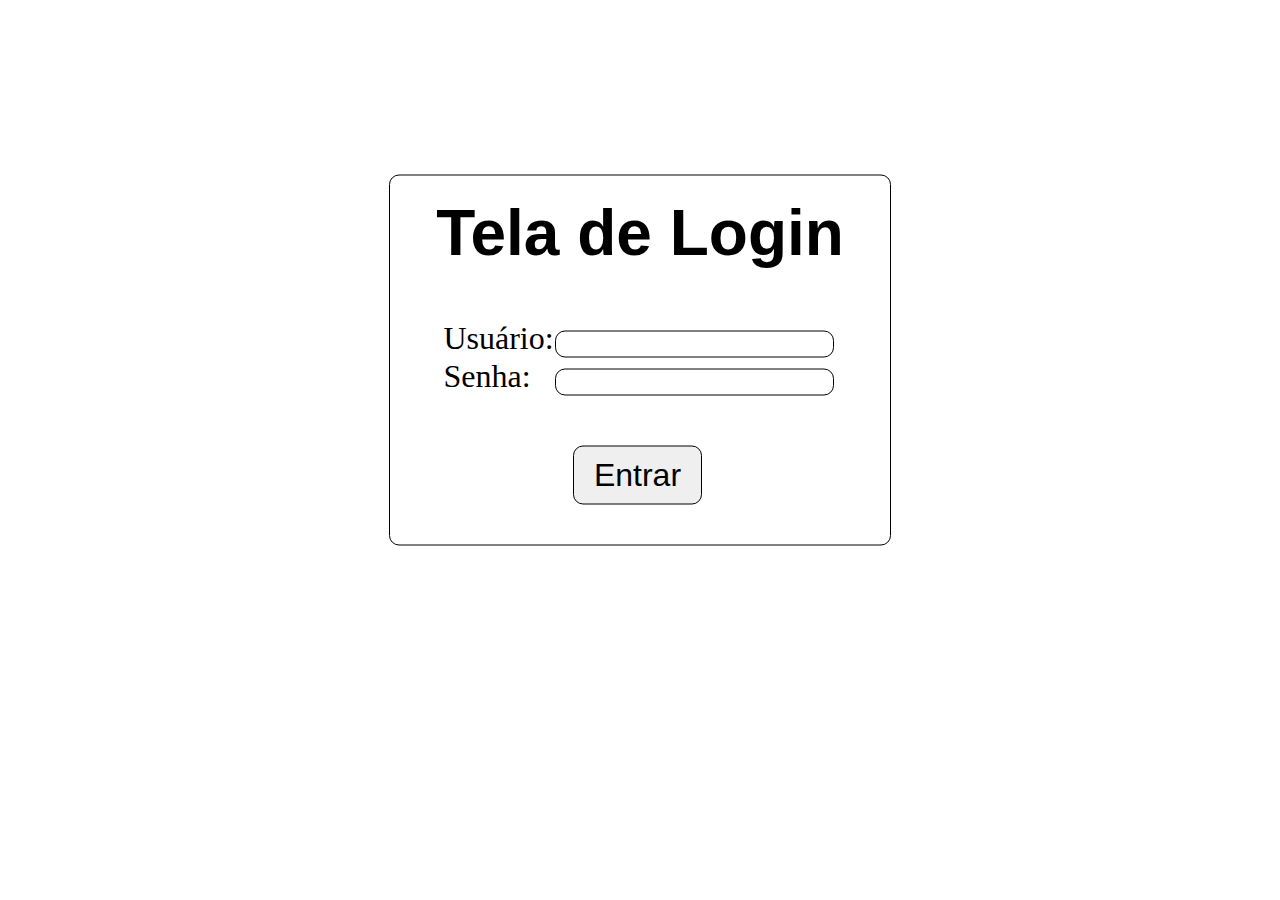
==== html/teladelogin.html @ 0ba9f9f2 "atualizado" ====
<!DOCTYPE html>
<html lang="pt-br">
<head>
    <meta charset="UTF-8">
    <meta name="viewport" content="width=device-width, initial-scale=1.0">
    <link rel="shortcut icon" href="../favicons/qtc.ico" type="qtc">
    <link rel="stylesheet" href="../estilos/teladelogin.css">
    <title>Tela de Login</title>
</head>
<body>

    <main>

        <h1>Tela de Login</h1>

        <p id="txtusuario">Usuário:<input type="text" name="txtusuariop" id="txtusuario"></p>

        <p id="txtsenha">Senha: <input type="number" name="txtsenha" id="txtsenha"></p>

        <p id="txtentrar"><input type="button" value="Entrar" onclick="entrar()" id="txtentrar"></p>

    </main>

    <footer></footer>

    <script src="../java-script/script.js"></script>
    
</body>
</html>
---- estilos/teladelogin.css ----
@charset "UTF-8";

/*Configurações Gerais*/

*{
    margin: 0px;
    padding: 0px;
}

/*Fonte-face*/

@font-face{
    font-family: 'Bebas';
    src: url('../fontes/BebasNeue-Regular.ttf') format('truetype');
    font-weight: normal;
    font-style: normal;
}

@font-face{
    font-family: 'Tiny';
    src: url('../fontes/Tiny5-Regular.ttf') format('truetype');
    font-weight: normal;
    font-style: normal;
}

/*Raiz*/

:root{
  
    --fonte1: Arial, Verdana, Helvetica, sans-serif;
    --fonte2: 'Bebas';
    --fonte3: 'Tiny';
    
}

/*Corpo*/

body{

}

/*Principal*/

main{
    
    position: absolute;
    top: 40%;
    left: 50%;
    transform: translate(-50%, -50%);

    margin: auto;
    max-width: 900px;
    min-width: 500px;
    border: 1px solid black;
    border-radius: 10px;
}

h1{
    font-family: var(--fonte1);
    font-size: 4em;
    text-align: center;
    padding: 20px 0px 50px 0px;
}

p#txtusuario{
    margin: auto;
    text-align: center;
    font-size: 2em;
    padding: 0px 5px 0px 2px;
}

input#txtusuario{
    border: 1px solid black;
    border-radius: 10px;
    padding: 5px 0px 5px 100px;
    margin-left: 1px;
}

p#txtsenha{
    margin: auto;
    text-align: center;
    font-size: 2em;
    padding: 0px 5px 0px 2px;
}

input#txtsenha{
    border: 1px solid black;
    border-radius: 10px;
    padding: 5px 0px 5px 100px;
    margin-left: 16px;

}

p#txtentrar{
    margin: auto;
    text-align: center;
    font-size: 2em;
    padding: 50px 5px 40px 0px;
}

input#txtentrar{
    font-size: 1em;
    border: 1px solid black;
    border-radius: 10px;
    padding: 10px 20px 10px 20px;
}

/*Rodapé*/

footer{}
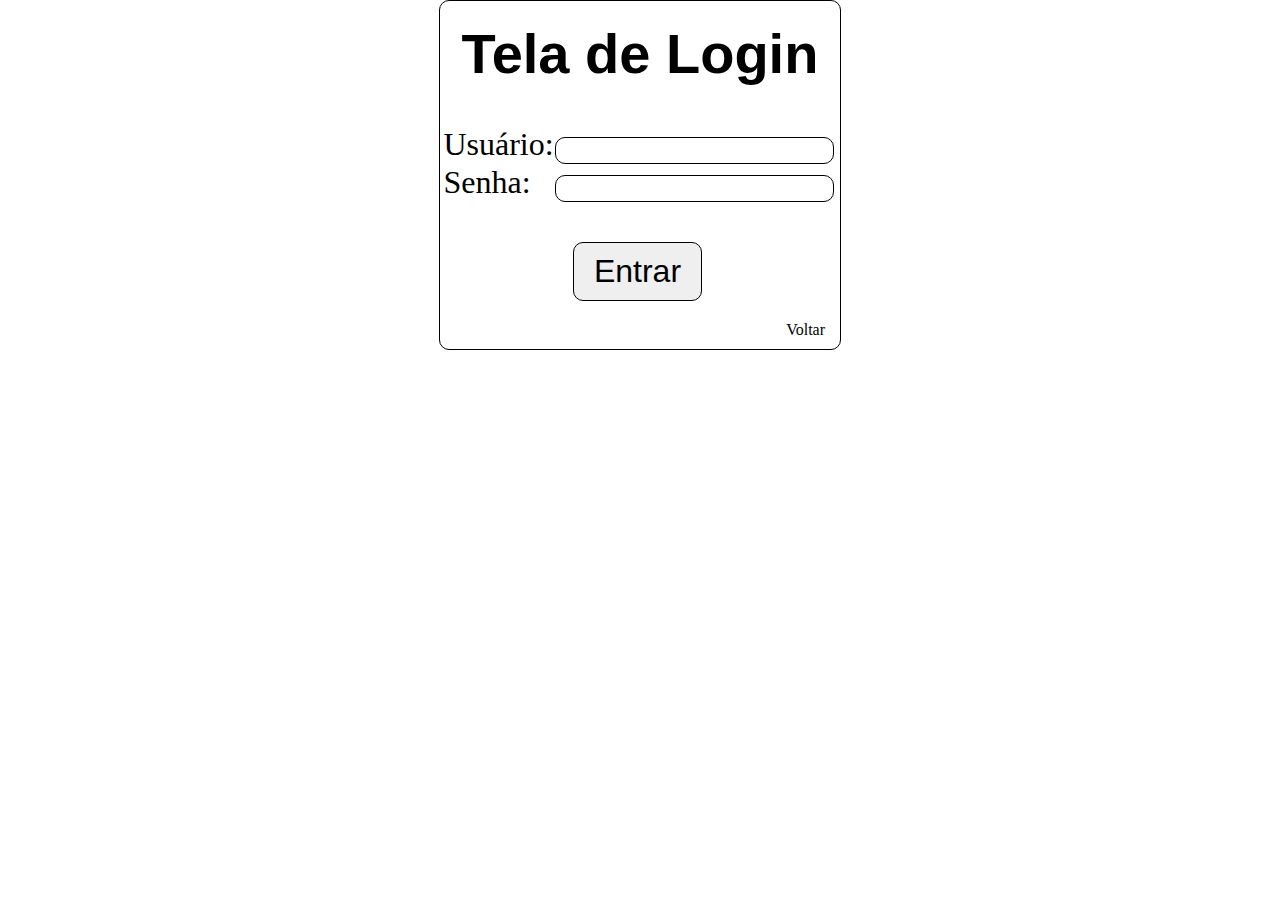
==== commit 0c09c075: "versao-1.1" ====
--- a/html/teladelogin.html
+++ b/html/teladelogin.html
@@ -19,6 +19,8 @@
 
         <p id="txtentrar"><input type="button" value="Entrar" onclick="entrar()" id="txtentrar"></p>
 
+        <p id="voltar"><a href="../index.html">Voltar</a></p>
+
     </main>
 
     <footer></footer>
--- a/estilos/teladelogin.css
+++ b/estilos/teladelogin.css
@@ -1,14 +1,13 @@
 @charset "UTF-8";
 
 /*Configurações Gerais*/
-
 *{
     margin: 0px;
     padding: 0px;
 }
 
+
 /*Fonte-face*/
-
 @font-face{
     font-family: 'Bebas';
     src: url('../fontes/BebasNeue-Regular.ttf') format('truetype');
@@ -23,43 +22,49 @@
     font-style: normal;
 }
 
+
 /*Raiz*/
+:root{
+    --cor1: #;
+    --cor2: #;
+    --cor3: #;
+    --cor4: #;
+    --cor5: #;
+    --cor6: #;
 
-:root{
-  
     --fonte1: Arial, Verdana, Helvetica, sans-serif;
     --fonte2: 'Bebas';
     --fonte3: 'Tiny';
-    
 }
 
+
 /*Corpo*/
-
 body{
 
 }
 
+
 /*Principal*/
+main{
 
-main{
-    
+    /*     
     position: absolute;
-    top: 40%;
+    top: 45%;
     left: 50%;
     transform: translate(-50%, -50%);
-
+     */
     margin: auto;
-    max-width: 900px;
-    min-width: 500px;
+    max-width: 400px;
+    min-width: 300px;
     border: 1px solid black;
     border-radius: 10px;
 }
 
 h1{
     font-family: var(--fonte1);
-    font-size: 4em;
+    font-size: 3.5em;
     text-align: center;
-    padding: 20px 0px 50px 0px;
+    padding: 20px 0px 40px 0px;
 }
 
 p#txtusuario{
@@ -95,7 +100,7 @@
     margin: auto;
     text-align: center;
     font-size: 2em;
-    padding: 50px 5px 40px 0px;
+    padding: 40px 5px 20px 0px;
 }
 
 input#txtentrar{
@@ -105,7 +110,17 @@
     padding: 10px 20px 10px 20px;
 }
 
+p#voltar{
+    text-align: right;
+    padding: 0px 15px 10px 0px;
+}
+
+p#voltar > a{
+    color: black;
+    text-decoration: none;
+}
+
+
 /*Rodapé*/
-
 footer{}
 
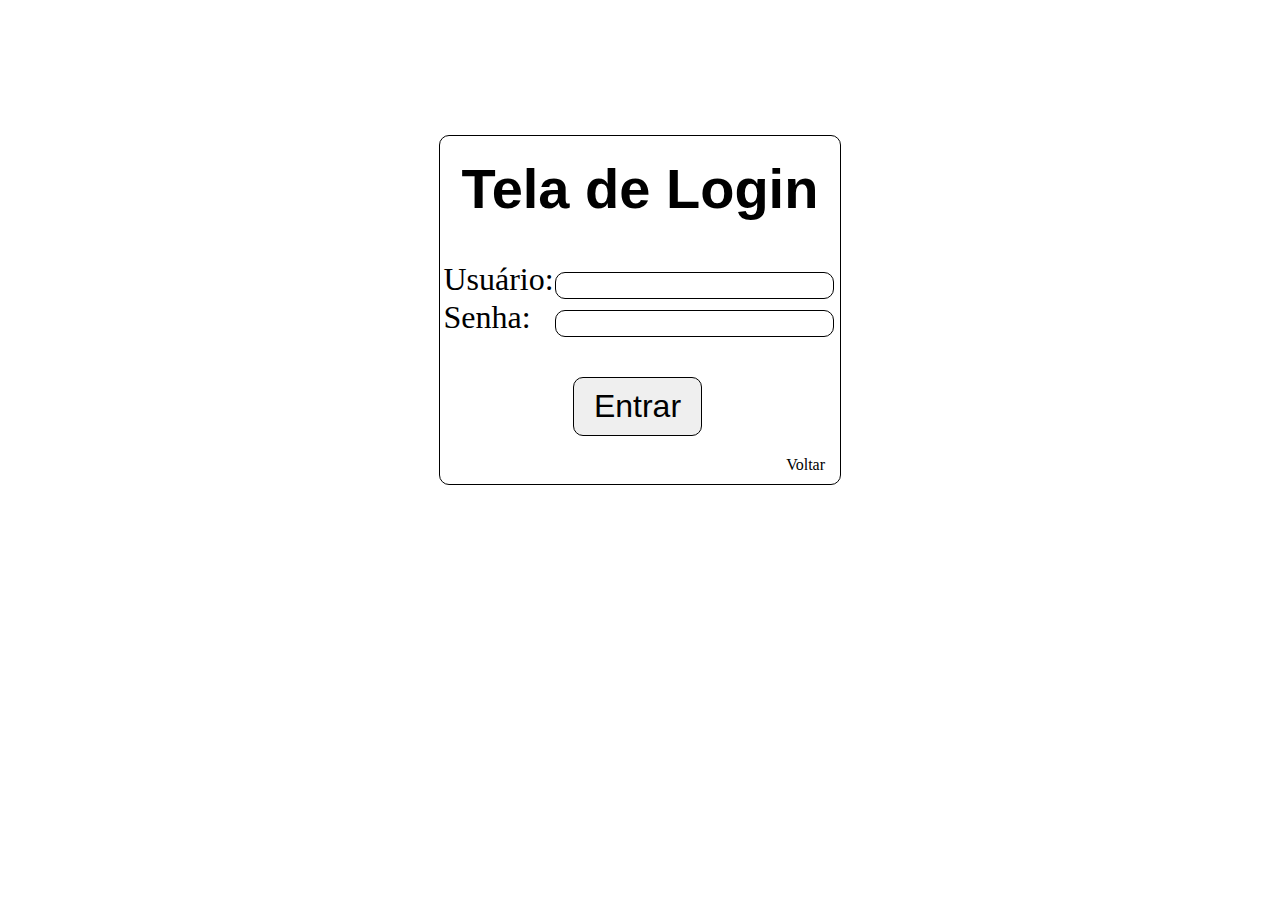
==== commit e0015be8: "versao-1.4" ====
--- a/html/teladelogin.html
+++ b/html/teladelogin.html
@@ -8,6 +8,8 @@
     <title>Tela de Login</title>
 </head>
 <body>
+
+    <header></header>
 
     <main>
 
--- a/estilos/teladelogin.css
+++ b/estilos/teladelogin.css
@@ -1,7 +1,7 @@
 @charset "UTF-8";
 
 /*Configurações Gerais*/
-*{
+*{ 
     margin: 0px;
     padding: 0px;
 }
@@ -43,16 +43,16 @@
 
 }
 
+/*Cabeçalho*/
+header {
+    margin: auto;
+    max-height: 40vh;
+    min-height: 15vh;
+}
+
 
 /*Principal*/
 main{
-
-    /*     
-    position: absolute;
-    top: 45%;
-    left: 50%;
-    transform: translate(-50%, -50%);
-     */
     margin: auto;
     max-width: 400px;
     min-width: 300px;
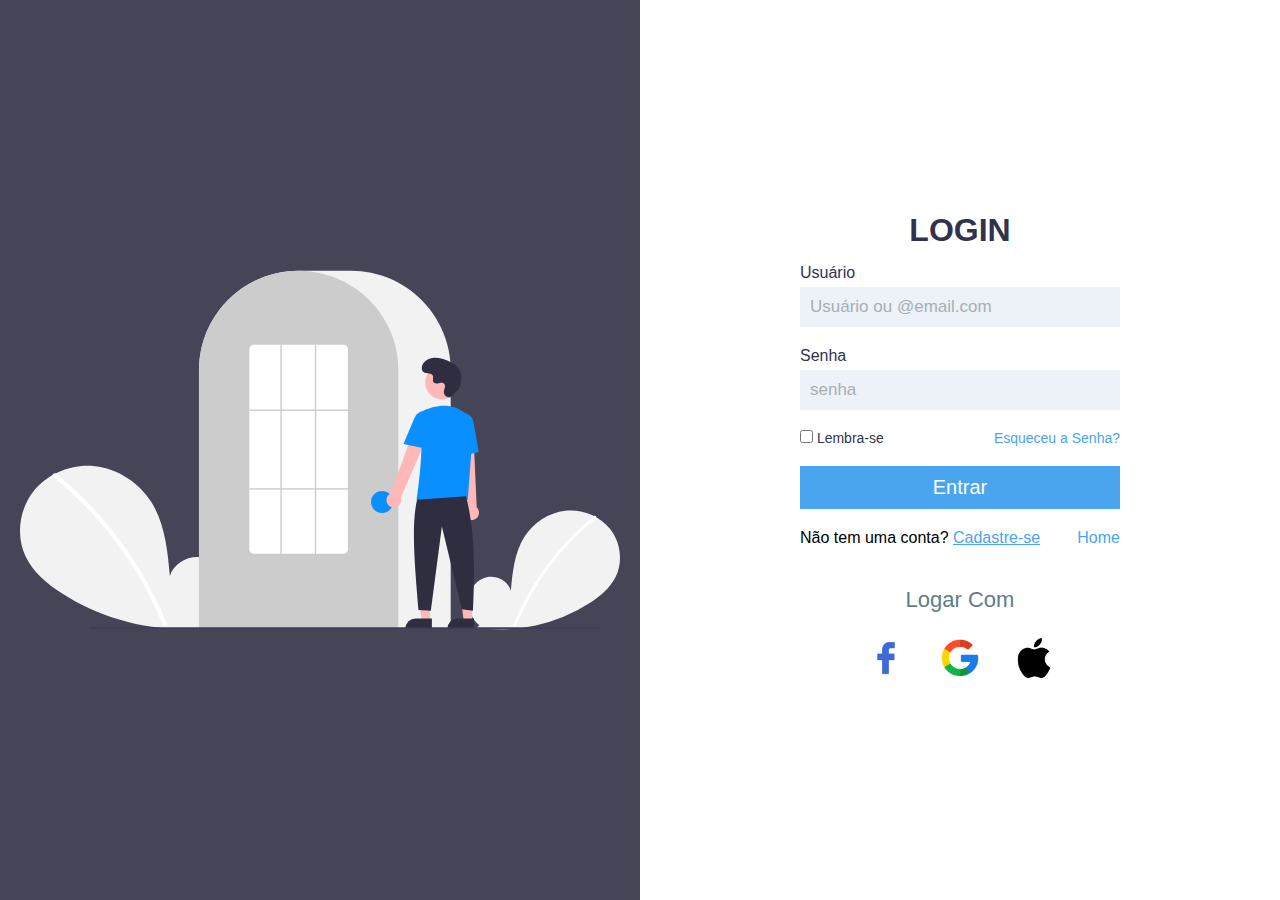
==== commit ca258843: "versao_0.2" ====
--- a/html/teladelogin.html
+++ b/html/teladelogin.html
@@ -1,33 +1,70 @@
 <!DOCTYPE html>
-<html lang="pt-br">
+<html lang="en">
 <head>
     <meta charset="UTF-8">
     <meta name="viewport" content="width=device-width, initial-scale=1.0">
     <link rel="shortcut icon" href="../favicons/qtc.ico" type="qtc">
     <link rel="stylesheet" href="../estilos/teladelogin.css">
-    <title>Tela de Login</title>
+    <title>Entrar</title>
 </head>
 <body>
+    
+    <div class="container-login">
 
-    <header></header>
+        <!--imagem-->
+        <div class="img-box">
+            <img src="../imagens/login.svg">
+        </div>
 
-    <main>
+        <div class="content-box">
+            <div class="form-box">
+                <h2>Login</h2>
+                <form>
 
-        <h1>Tela de Login</h1>
+                    <!--LET EMAIL-->
+                    <div class="input-box">
+                        <span>Usuário</span>
+                        <input type="email" name="email" id="email" placeholder="Usuário ou @email.com">
+                    </div>
 
-        <p id="txtusuario">Usuário:<input type="text" name="txtusuariop" id="txtusuario"></p>
+                    <!--LET SENHA-->
+                    <div class="input-box">
+                        <span>Senha</span>
+                        <input type="password" name="passaword" id="senha" placeholder="senha">
+                    </div>
 
-        <p id="txtsenha">Senha: <input type="number" name="txtsenha" id="txtsenha"></p>
+                    <div class="remember">
+                        <label>
+                            <input type="checkbox" name="" id=""> Lembra-se
+                        </label>
+                        <a href="#">Esqueceu a Senha?</a>
+                    </div>
 
-        <p id="txtentrar"><input type="button" value="Entrar" onclick="entrar()" id="txtentrar"></p>
+                    <!--FUNCTION ENTRAR-->
+                    <div class="input-box">
+                        <input type="submit" value="Entrar" onclick="entrar()">
+                    </div>
 
-        <p id="voltar"><a href="../index.html">Voltar</a></p>
+                    <div class="input-box" id="home">
+                        <p>Não tem uma conta? <a href="telacadastro.html">Cadastre-se</a></p>
 
-    </main>
+                        <a href="../index.html" id="home">Home</a>
+                    </div>
 
-    <footer></footer>
+                    <h3>Logar Com</h3>
+                    <ul class="ul">
+                        <li><img src="../imagens/facebook.png"></li>
+                        <li><img src="../imagens/google.png"></li>
+                        <li><img src="../imagens/apple.png"></li>
+                    </ul>
+
+                </form>
+            </div>
+        </div>
+
+    </div>
 
     <script src="../java-script/script.js"></script>
-    
+
 </body>
 </html>--- a/estilos/teladelogin.css
+++ b/estilos/teladelogin.css
@@ -1,126 +1,230 @@
 @charset "UTF-8";
 
 /*Configurações Gerais*/
-*{ 
+* {
     margin: 0px;
     padding: 0px;
-}
-
-
-/*Fonte-face*/
-@font-face{
-    font-family: 'Bebas';
-    src: url('../fontes/BebasNeue-Regular.ttf') format('truetype');
-    font-weight: normal;
-    font-style: normal;
-}
-
-@font-face{
-    font-family: 'Tiny';
-    src: url('../fontes/Tiny5-Regular.ttf') format('truetype');
-    font-weight: normal;
-    font-style: normal;
+    box-sizing: border-box;
+    font-family: var(--fonte-padrao);
+ }
+
+/*Fontes Externas*/
+@font-face {
+  font-family: 'Bebas';
+  src: url('../fontes/BebasNeue-Regular.ttf') format('truetype');
+  font-weight: normal;
+  font-style: normal;
+}
+
+@font-face {
+  font-family: "Tiny";
+  src: url('../fontes/Tiny5-Regular.ttf') format('truetype');
+  font-weight: normal;
+  font-style: normal;
 }
 
 
 /*Raiz*/
-:root{
-    --cor1: #;
-    --cor2: #;
-    --cor3: #;
-    --cor4: #;
-    --cor5: #;
-    --cor6: #;
-
-    --fonte1: Arial, Verdana, Helvetica, sans-serif;
-    --fonte2: 'Bebas';
-    --fonte3: 'Tiny';
-}
-
-
-/*Corpo*/
-body{
-
-}
-
-/*Cabeçalho*/
-header {
-    margin: auto;
-    max-height: 40vh;
-    min-height: 15vh;
-}
-
-
-/*Principal*/
-main{
-    margin: auto;
-    max-width: 400px;
-    min-width: 300px;
-    border: 1px solid black;
-    border-radius: 10px;
-}
-
-h1{
-    font-family: var(--fonte1);
-    font-size: 3.5em;
+:root {
+
+  --cor1:#626278;
+  --cor2:#454557;
+  --cor3:#23232E;
+  --cor4:#19192C;
+  --cor5:#0F0F24;  
+
+  --fonte-padrao: Arial, Helvetica, sans-serif;
+  --fonte-bebas: 'Bebas';
+  --fonte-tiny: 'Tiny';
+}
+
+.container-login {
+    position: relative;
+    width: 100%;
+    height: 100vh;
+    display: flex;
+}
+
+.img-box {
+    width: 50%;
+    height: 100%;
+    background-color: var(--cor2);
+    padding: 20px;
+}
+
+.img-box img {
+    width: 100%;
+    height: 100%;
+}
+
+.content-box {
+    display: flex;
+    justify-content: center;
+    align-items: center;
+    width: 50%;
+    height: 100%;
+}
+
+.content-box .form-box {
+    width: 50%;
+}
+
+.content-box .form-box .ul {
+    display: flex;
+    align-items: center;
+    justify-content: center;
+}
+
+.content-box .form-box .ul li {
+    list-style: none;
+    width: 60px;
+    height: 60px;
+    display: flex;
+    justify-content: center;
+    align-items: center;
+    border-radius: 50%;     
+    margin: 0 7px;
+    cursor: pointer;
+    transition: 0.3s;
+}
+
+.content-box .form-box .ul li:hover {
+    background-color: #e4e4e4;
+}
+
+.form-box .ul li img {
+    width: 40px;
+}
+
+.content-box .form-box h2 {
+    color: #32324f;
+    font-weight: 600;
+    font-size: 2em;
+    text-transform: uppercase;
+    margin-bottom: 15px;
+    text-align: center;   
+}
+
+.content-box .form-box .input-box {
+    margin-bottom: 20px;
+}
+
+.content-box .form-box .input-box input {
+    width: 100%;
+    padding: 10px;
+    outline: none;
+    font-weight: 400;
+    border: none;
+    font-size: 17px;
+    color: #32324f;
+    background-color: #ecf2f7;
+}
+
+.content-box .form-box .input-box span {
+    font-size: 16px;
+    margin-bottom: 5px;
+    display: inline-block;
+    color: #32324f;
+    font-weight: 400;
+}
+
+.content-box .form-box .input-box input::placeholder {
+    color: #a9adb6;
+}
+
+.content-box .form-box .input-box input[type=submit] {
+    background: #4aa4ee;
+    color: #fff;
+    outline: none;
+    border: none;
+    font-weight: 500;
+    cursor: pointer;
+    font-size: 20px;
+    transition: 0.3s;
+}
+
+.content-box .form-box .input-box input[type=submit]:hover {
+    background-color: var(--cor1);
+}
+
+.content-box .form-box .remember {
+    margin-bottom: 20px;
+    color: #32324f;
+    font-weight: 400;
+    font-size: 14px;
+    cursor: pointer;
+    display: flex;
+    justify-content: space-between;
+}
+
+.content-box .form-box .remember a {
+    text-decoration: none;
+    color: #4aa4ee;
+}
+
+.content-box .form-box .remember a:hover {
+    color: var(--cor1);
+}
+
+.content-box .form-box .input-box p a {
+    color: #4aa4ee;
+}
+
+.content-box .form-box .input-box p a:hover {
+    color: var(--cor1);
+}
+
+.input-box a#home {
+    border-radius: 8px;
+    text-decoration: none;
+    color: #4aa4ee;
+}
+
+.input-box#home {
+    display: flex;
+    justify-content: space-between;
+}
+
+.input-box a#home:hover {
+    color: var(--cor1);
+}
+
+.content-box .form-box h3 {
+    color: #607d8b;
+    text-decoration: none;
+    margin: 40px 0 15px;
+    font-weight: 500;
     text-align: center;
-    padding: 20px 0px 40px 0px;
-}
-
-p#txtusuario{
-    margin: auto;
-    text-align: center;
-    font-size: 2em;
-    padding: 0px 5px 0px 2px;
-}
-
-input#txtusuario{
-    border: 1px solid black;
-    border-radius: 10px;
-    padding: 5px 0px 5px 100px;
-    margin-left: 1px;
-}
-
-p#txtsenha{
-    margin: auto;
-    text-align: center;
-    font-size: 2em;
-    padding: 0px 5px 0px 2px;
-}
-
-input#txtsenha{
-    border: 1px solid black;
-    border-radius: 10px;
-    padding: 5px 0px 5px 100px;
-    margin-left: 16px;
-
-}
-
-p#txtentrar{
-    margin: auto;
-    text-align: center;
-    font-size: 2em;
-    padding: 40px 5px 20px 0px;
-}
-
-input#txtentrar{
-    font-size: 1em;
-    border: 1px solid black;
-    border-radius: 10px;
-    padding: 10px 20px 10px 20px;
-}
-
-p#voltar{
-    text-align: right;
-    padding: 0px 15px 10px 0px;
-}
-
-p#voltar > a{
-    color: black;
-    text-decoration: none;
-}
-
-
-/*Rodapé*/
-footer{}
-
+    font-size: 22px;
+}
+
+@media (max-width:868px) {
+    .container-login .img-box {
+        display: none;
+    }
+
+    .container-login .content-box {
+        width: 100%;
+    }
+
+    .container-login .content-box .form-box {
+        width: 100%;
+        padding: 40px;
+        background: white;
+        margin: 50px;
+    }
+
+    .container-login .content-box .form-box h3 {
+        margin: 30px 0 10px;
+    }
+}
+
+@media (max-width:450px) {
+    .container-login .content-box .form-box .remember {
+        flex-wrap: wrap;
+    }
+
+    .container-login .content-box .form-box .remember a {
+        margin-top: 20px;
+    }
+}